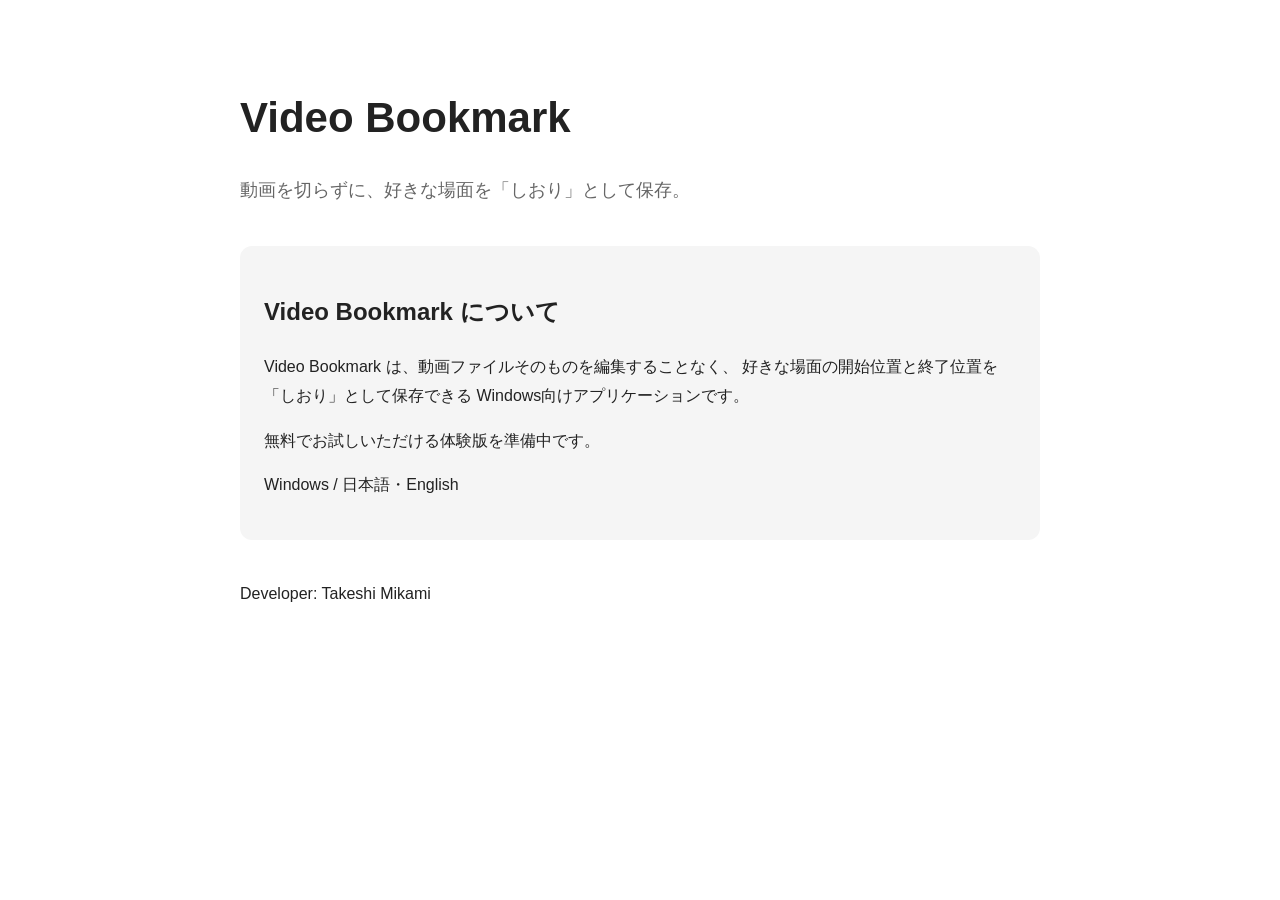
==== index.html @ 6e3c9465 "Update and rename README.md to index.html" ====
<!DOCTYPE html>
<html lang="ja">
<head>
  <meta charset="UTF-8">
  <meta name="viewport" content="width=device-width, initial-scale=1.0">
  <title>Video Bookmark</title>
  <style>
    body {
      font-family: Arial, "Meiryo", sans-serif;
      max-width: 800px;
      margin: 80px auto;
      padding: 0 24px;
      line-height: 1.8;
      color: #222;
    }
    h1 {
      font-size: 42px;
      margin-bottom: 8px;
    }
    .sub {
      color: #666;
      font-size: 18px;
    }
    .box {
      margin-top: 40px;
      padding: 24px;
      background: #f5f5f5;
      border-radius: 12px;
    }
  </style>
</head>

<body>

<h1>Video Bookmark</h1>

<p class="sub">
動画を切らずに、好きな場面を「しおり」として保存。
</p>

<div class="box">
  <h2>Video Bookmark について</h2>

  <p>
    Video Bookmark は、動画ファイルそのものを編集することなく、
    好きな場面の開始位置と終了位置を「しおり」として保存できる
    Windows向けアプリケーションです。
  </p>

  <p>
    無料でお試しいただける体験版を準備中です。
  </p>

  <p>
    Windows / 日本語・English
  </p>
</div>

<p style="margin-top:40px;">
  Developer: Takeshi Mikami
</p>

</body>
</html>
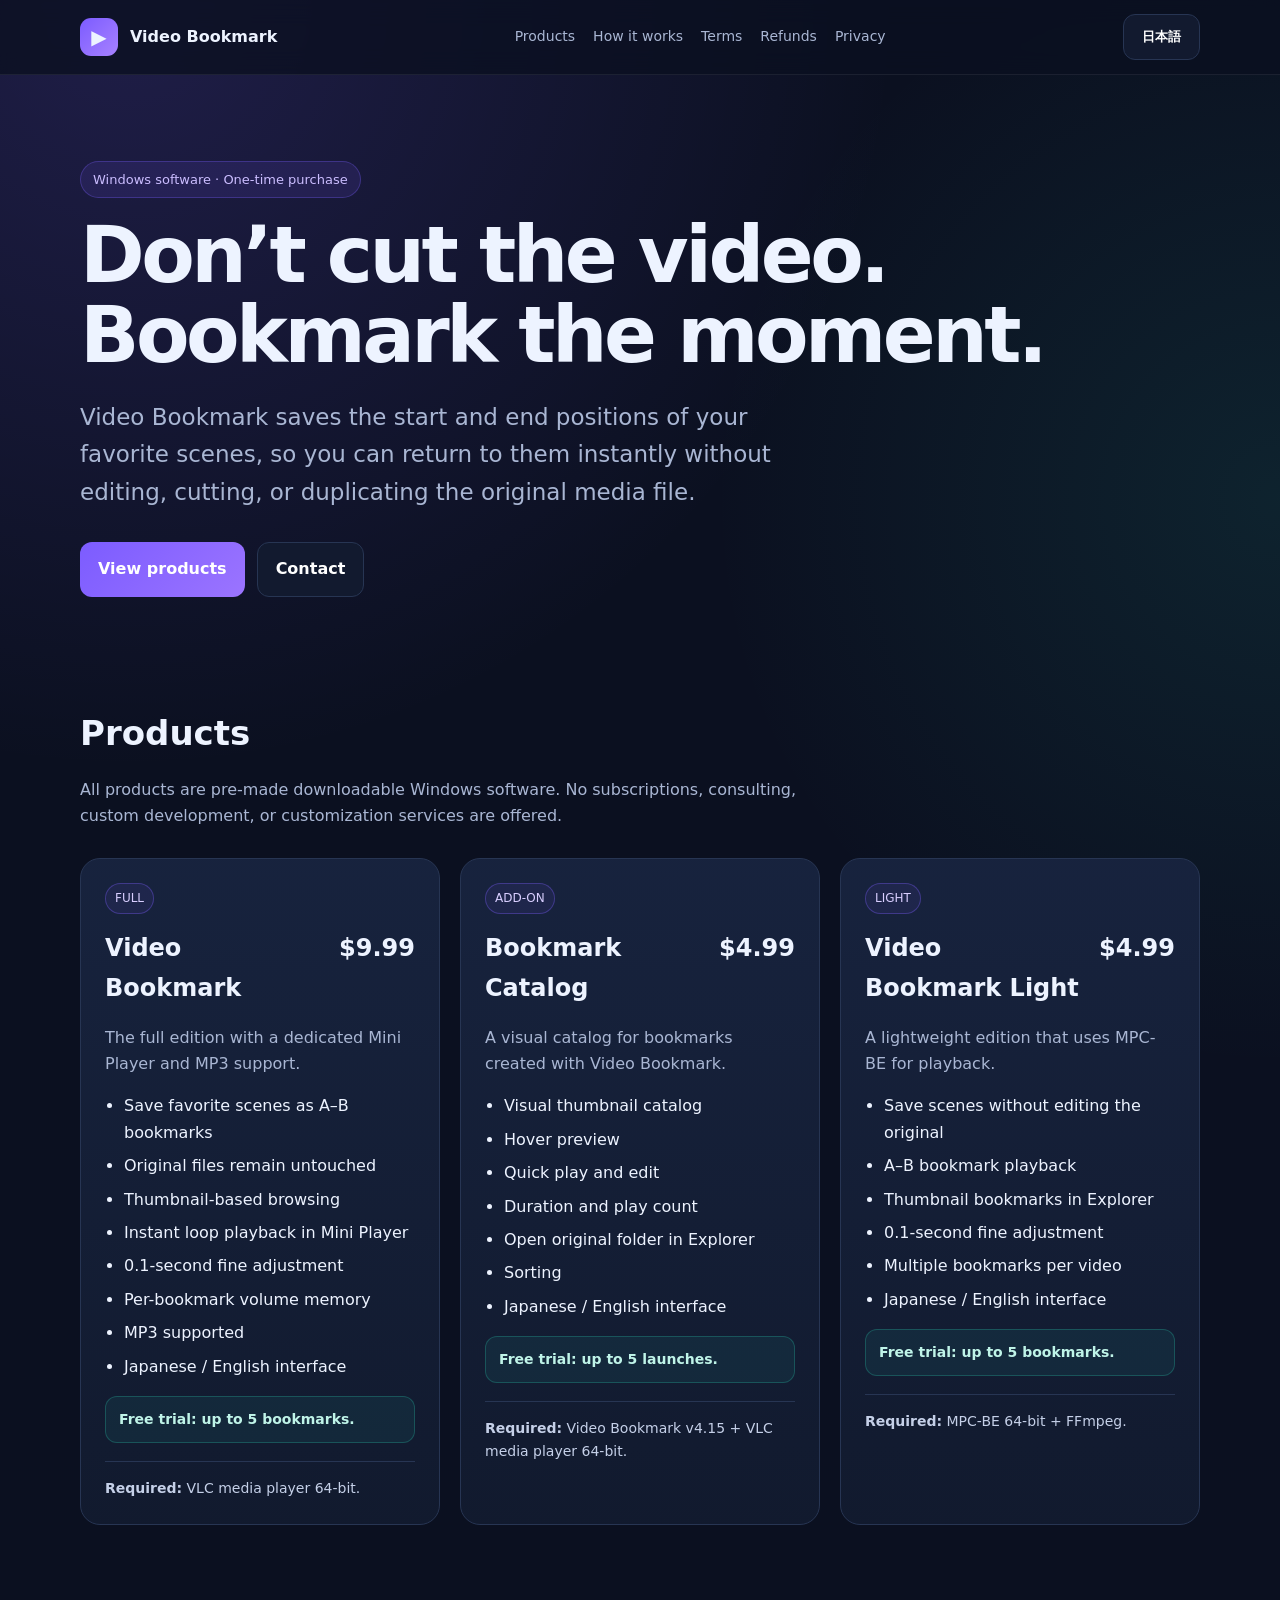
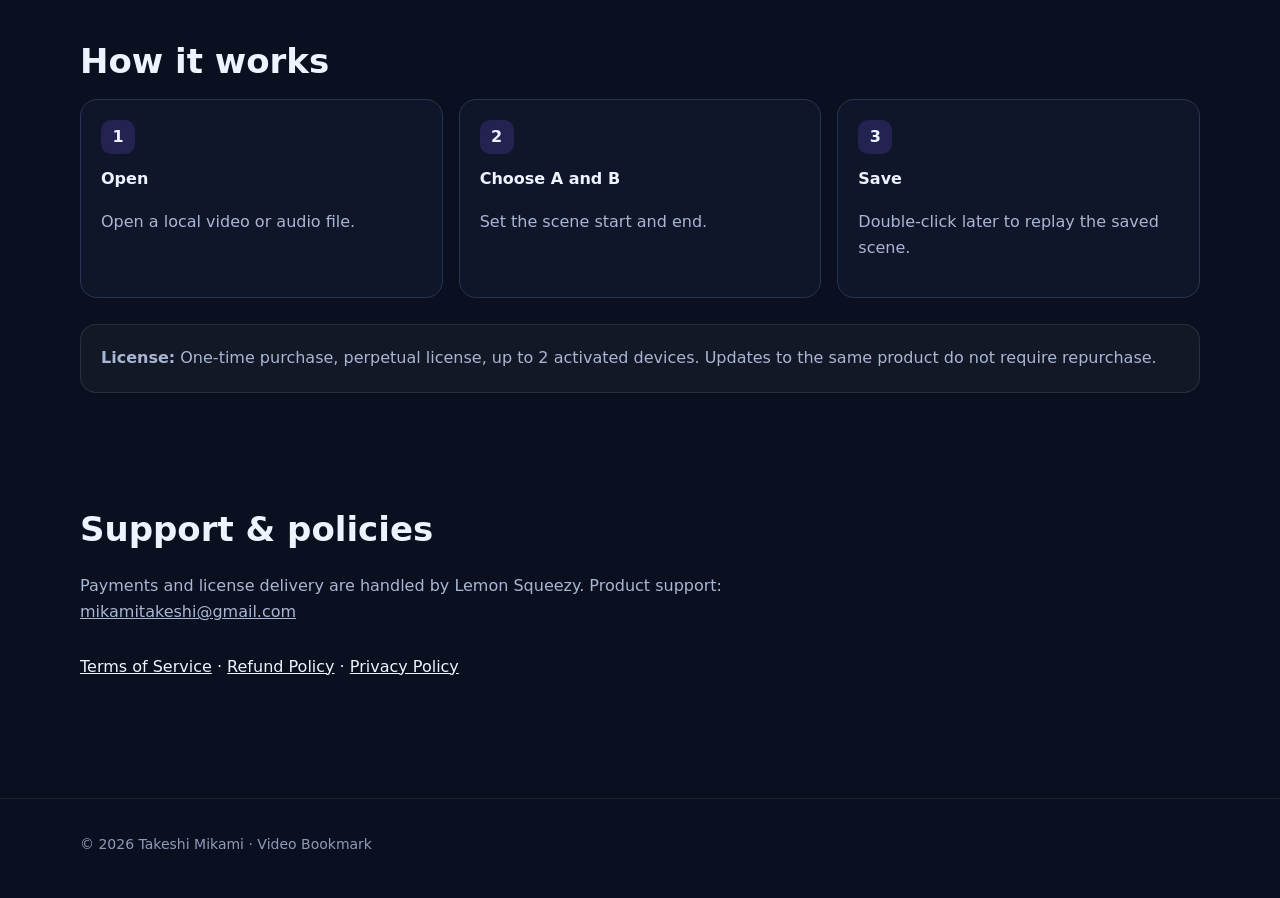
==== commit 19d5e0c4: "Add files via upload" ====
--- a/index.html
+++ b/index.html
@@ -1,64 +1,13 @@
-<!DOCTYPE html>
-<html lang="ja">
-<head>
-  <meta charset="UTF-8">
-  <meta name="viewport" content="width=device-width, initial-scale=1.0">
-  <title>Video Bookmark</title>
-  <style>
-    body {
-      font-family: Arial, "Meiryo", sans-serif;
-      max-width: 800px;
-      margin: 80px auto;
-      padding: 0 24px;
-      line-height: 1.8;
-      color: #222;
-    }
-    h1 {
-      font-size: 42px;
-      margin-bottom: 8px;
-    }
-    .sub {
-      color: #666;
-      font-size: 18px;
-    }
-    .box {
-      margin-top: 40px;
-      padding: 24px;
-      background: #f5f5f5;
-      border-radius: 12px;
-    }
-  </style>
-</head>
-
-<body>
-
-<h1>Video Bookmark</h1>
-
-<p class="sub">
-動画を切らずに、好きな場面を「しおり」として保存。
-</p>
-
-<div class="box">
-  <h2>Video Bookmark について</h2>
-
-  <p>
-    Video Bookmark は、動画ファイルそのものを編集することなく、
-    好きな場面の開始位置と終了位置を「しおり」として保存できる
-    Windows向けアプリケーションです。
-  </p>
-
-  <p>
-    無料でお試しいただける体験版を準備中です。
-  </p>
-
-  <p>
-    Windows / 日本語・English
-  </p>
-</div>
-
-<p style="margin-top:40px;">
-  Developer: Takeshi Mikami
-</p>
-
-</body>
-</html>
+<!doctype html><html lang="en"><head><meta charset="utf-8"><meta name="viewport" content="width=device-width,initial-scale=1"><meta name="description" content="Video Bookmark is Windows software for saving favorite video and audio scenes as reusable bookmarks without editing the original file."><title>Video Bookmark</title><link rel="stylesheet" href="style.css"></head><body>
+<nav><div class="wrap nav-inner"><a class="brand" href="index.html"><span class="logo">▶</span><span>Video Bookmark</span></a><div class="navlinks"><a href="#products">Products</a><a href="#how">How it works</a><a href="terms.html">Terms</a><a href="refund.html">Refunds</a><a href="privacy.html">Privacy</a></div><button class="btn" id="langBtn">日本語</button></div></nav>
+<main><section class="hero"><div class="wrap"><span class="eyebrow en">Windows software · One-time purchase</span><span class="eyebrow jp">Windows用ソフト · 買い切り</span><h1 class="en">Don’t cut the video.<br>Bookmark the moment.</h1><h1 class="jp">動画を切らない。<br>好きな場面を、しおりに。</h1><p class="lead en">Video Bookmark saves the start and end positions of your favorite scenes, so you can return to them instantly without editing, cutting, or duplicating the original media file.</p><p class="lead jp">Video Bookmarkは、元の動画や音声を編集・分割せずに、お気に入りの場面の開始位置と終了位置を「しおり」として保存できるWindowsアプリです。</p><div class="hero-actions"><a class="btn primary" href="#products"><span class="en inline">View products</span><span class="jp inline">製品を見る</span></a><a class="btn" href="mailto:mikamitakeshi@gmail.com">Contact</a></div></div></section>
+<section class="section" id="products"><div class="wrap"><h2 class="en">Products</h2><h2 class="jp">製品</h2><p class="section-intro en">All products are pre-made downloadable Windows software. No subscriptions, consulting, custom development, or customization services are offered.</p><p class="section-intro jp">すべて完成済みのWindows向けダウンロードソフトです。サブスクリプション、コンサルティング、受託開発、個別カスタマイズサービスは行っていません。</p>
+<div class="grid">
+<article class="card"><span class="tag">FULL</span><div class="product-title"><h3>Video Bookmark</h3><div class="price">$9.99</div></div><p class="subtle en">The full edition with a dedicated Mini Player and MP3 support.</p><p class="subtle jp">専用Mini PlayerとMP3対応を備えたフル版。</p><ul class="features en"><li>Save favorite scenes as A–B bookmarks</li><li>Original files remain untouched</li><li>Thumbnail-based browsing</li><li>Instant loop playback in Mini Player</li><li>0.1-second fine adjustment</li><li>Per-bookmark volume memory</li><li>MP3 supported</li><li>Japanese / English interface</li></ul><ul class="features jp"><li>A-B区間をしおり保存</li><li>元動画・音声は変更しません</li><li>サムネイル付きで管理</li><li>Mini Playerで区間リピート</li><li>0.1秒単位で微調整</li><li>しおりごとに音量保存</li><li>MP3対応</li><li>日本語 / English対応</li></ul><div class="trial en">Free trial: up to 5 bookmarks.</div><div class="trial jp">無料試用：しおり5個まで。</div><div class="require en"><strong>Required:</strong> VLC media player 64-bit.</div><div class="require jp"><strong>必要ソフト：</strong> VLC media player 64-bit。</div></article>
+<article class="card"><span class="tag">ADD-ON</span><div class="product-title"><h3>Bookmark Catalog</h3><div class="price">$4.99</div></div><p class="subtle en">A visual catalog for bookmarks created with Video Bookmark.</p><p class="subtle jp">Video Bookmarkで作成したしおりを一覧表示する追加機能。</p><ul class="features en"><li>Visual thumbnail catalog</li><li>Hover preview</li><li>Quick play and edit</li><li>Duration and play count</li><li>Open original folder in Explorer</li><li>Sorting</li><li>Japanese / English interface</li></ul><ul class="features jp"><li>サムネイル付き一覧</li><li>ホバープレビュー</li><li>すぐ再生・編集</li><li>再生時間・回数表示</li><li>元動画フォルダをExplorerで開く</li><li>並べ替え</li><li>日本語 / English対応</li></ul><div class="trial en">Free trial: up to 5 launches.</div><div class="trial jp">無料試用：5回まで起動。</div><div class="require en"><strong>Required:</strong> Video Bookmark v4.15 + VLC media player 64-bit.</div><div class="require jp"><strong>必要ソフト：</strong> Video Bookmark v4.15 + VLC media player 64-bit。</div></article>
+<article class="card"><span class="tag">LIGHT</span><div class="product-title"><h3>Video Bookmark Light</h3><div class="price">$4.99</div></div><p class="subtle en">A lightweight edition that uses MPC-BE for playback.</p><p class="subtle jp">MPC-BEを再生に利用する軽量版。</p><ul class="features en"><li>Save scenes without editing the original</li><li>A–B bookmark playback</li><li>Thumbnail bookmarks in Explorer</li><li>0.1-second fine adjustment</li><li>Multiple bookmarks per video</li><li>Japanese / English interface</li></ul><ul class="features jp"><li>元動画を編集せず場面保存</li><li>A-B区間再生</li><li>Explorerにサムネイル付きしおり</li><li>0.1秒単位で微調整</li><li>同じ動画から複数作成</li><li>日本語 / English対応</li></ul><div class="trial en">Free trial: up to 5 bookmarks.</div><div class="trial jp">無料試用：しおり5個まで。</div><div class="require en"><strong>Required:</strong> MPC-BE 64-bit + FFmpeg.</div><div class="require jp"><strong>必要ソフト：</strong> MPC-BE 64-bit + FFmpeg。</div></article>
+</div></div></section>
+<section class="section" id="how"><div class="wrap"><h2 class="en">How it works</h2><h2 class="jp">使い方</h2><div class="how"><div class="step"><div class="step-num">1</div><strong>Open</strong><p class="subtle">Open a local video or audio file.</p></div><div class="step"><div class="step-num">2</div><strong>Choose A and B</strong><p class="subtle">Set the scene start and end.</p></div><div class="step"><div class="step-num">3</div><strong>Save</strong><p class="subtle">Double-click later to replay the saved scene.</p></div></div><div class="notice en"><strong>License:</strong> One-time purchase, perpetual license, up to 2 activated devices. Updates to the same product do not require repurchase.</div><div class="notice jp"><strong>ライセンス：</strong> 買い切り・期限なし。2台まで認証。同一製品のアップデートで再購入不要。</div></div></section>
+<section class="section"><div class="wrap"><h2>Support & policies</h2><p class="section-intro">Payments and license delivery are handled by Lemon Squeezy. Product support: <a href="mailto:mikamitakeshi@gmail.com">mikamitakeshi@gmail.com</a></p><p><a href="terms.html">Terms of Service</a> · <a href="refund.html">Refund Policy</a> · <a href="privacy.html">Privacy Policy</a></p></div></section></main>
+<footer><div class="wrap">© 2026 Takeshi Mikami · Video Bookmark</div></footer>
+<script>const b=document.getElementById('langBtn');if(localStorage.getItem('vb_lang')==='ja'){document.body.classList.add('show-ja');b.textContent='English'}b.onclick=()=>{document.body.classList.toggle('show-ja');const j=document.body.classList.contains('show-ja');b.textContent=j?'English':'日本語';localStorage.setItem('vb_lang',j?'ja':'en')}</script></body></html>
--- a/style.css
+++ b/style.css
@@ -0,0 +1,13 @@
+
+:root{--bg:#0b1020;--panel:#121a2f;--panel2:#18233f;--text:#edf3ff;--muted:#a9b6d3;--accent:#7c5cff;--accent2:#29c7ac;--line:#273553}
+*{box-sizing:border-box} html{scroll-behavior:smooth} body{margin:0;font-family:Inter,"Segoe UI",system-ui,-apple-system,BlinkMacSystemFont,"Noto Sans JP",sans-serif;background:radial-gradient(circle at 10% 0%,rgba(124,92,255,.18),transparent 28%),radial-gradient(circle at 100% 20%,rgba(41,199,172,.10),transparent 24%),var(--bg);color:var(--text);line-height:1.65}
+a{color:inherit}.wrap{width:min(1120px,calc(100% - 36px));margin:auto}nav{position:sticky;top:0;z-index:20;backdrop-filter:blur(12px);background:rgba(11,16,32,.78);border-bottom:1px solid rgba(255,255,255,.07)}
+.nav-inner{display:flex;align-items:center;justify-content:space-between;padding:14px 0;gap:20px}.brand{display:flex;align-items:center;gap:12px;text-decoration:none;font-weight:800}.logo{width:38px;height:38px;border-radius:11px;display:grid;place-items:center;background:linear-gradient(135deg,var(--accent),#a782ff);font-size:20px}
+.navlinks{display:flex;gap:18px;flex-wrap:wrap}.navlinks a{font-size:14px;color:var(--muted);text-decoration:none}.hero{padding:86px 0 54px}.eyebrow{display:inline-flex;color:#cbbdff;background:rgba(124,92,255,.12);border:1px solid rgba(124,92,255,.30);border-radius:999px;padding:7px 12px;font-size:13px}
+h1{font-size:clamp(42px,7vw,78px);line-height:1.02;margin:18px 0 22px;letter-spacing:-.045em}.lead{max-width:760px;font-size:clamp(18px,2.2vw,23px);color:var(--muted)}.hero-actions{display:flex;gap:12px;flex-wrap:wrap;margin-top:30px}
+.btn{display:inline-flex;align-items:center;justify-content:center;padding:13px 18px;border-radius:12px;text-decoration:none;font-weight:700;border:1px solid var(--line);background:var(--panel);color:white}.btn.primary{background:linear-gradient(135deg,var(--accent),#9b74ff);border:0}
+.section{padding:54px 0}.section h2{font-size:34px;margin:0 0 10px}.section-intro{color:var(--muted);max-width:780px;margin-bottom:28px}.grid{display:grid;grid-template-columns:repeat(3,1fr);gap:20px}.card{background:linear-gradient(180deg,rgba(24,35,63,.96),rgba(18,26,47,.96));border:1px solid var(--line);border-radius:20px;padding:24px}
+.tag{display:inline-block;padding:5px 9px;border-radius:999px;font-size:12px;color:#d8ceff;border:1px solid rgba(124,92,255,.35);background:rgba(124,92,255,.08)}.product-title{display:flex;justify-content:space-between;gap:16px;align-items:flex-start;margin-top:15px}.product-title h3{font-size:24px;margin:0}.price{font-size:24px;font-weight:800;white-space:nowrap}.subtle{color:var(--muted)}.features{padding-left:19px}.features li{margin:7px 0}.require{border-top:1px solid var(--line);padding-top:15px;margin-top:18px;font-size:14px;color:#c5d0e8}.trial{margin-top:14px;padding:11px 13px;border-radius:12px;background:rgba(41,199,172,.08);border:1px solid rgba(41,199,172,.27);color:#bff4e8;font-weight:650;font-size:14px}
+.how{display:grid;grid-template-columns:repeat(3,1fr);gap:16px}.step{padding:20px;border-radius:17px;border:1px solid var(--line);background:rgba(18,26,47,.72)}.step-num{width:34px;height:34px;border-radius:10px;display:grid;place-items:center;background:rgba(124,92,255,.18);font-weight:800;margin-bottom:12px}.notice{margin-top:26px;padding:20px;border-radius:16px;border:1px solid rgba(255,255,255,.10);background:rgba(255,255,255,.035);color:var(--muted)}
+footer{border-top:1px solid rgba(255,255,255,.07);margin-top:48px;padding:34px 0 42px;color:#8e9ab8;font-size:14px}.jp{display:none}body.show-ja .en{display:none}body.show-ja .jp{display:block}.jp.inline{display:none}body.show-ja .jp.inline{display:inline}body.show-ja .en.inline{display:none}.policy{max-width:880px;margin:0 auto;padding:64px 0}.policy h1{font-size:44px}.policy h2{font-size:24px;margin-top:34px}.policy p,.policy li{color:#c5d0e8}.meta{color:#8e9ab8;font-size:14px}
+@media(max-width:900px){.grid,.how{grid-template-columns:1fr}.navlinks{display:none}.hero{padding-top:62px}}
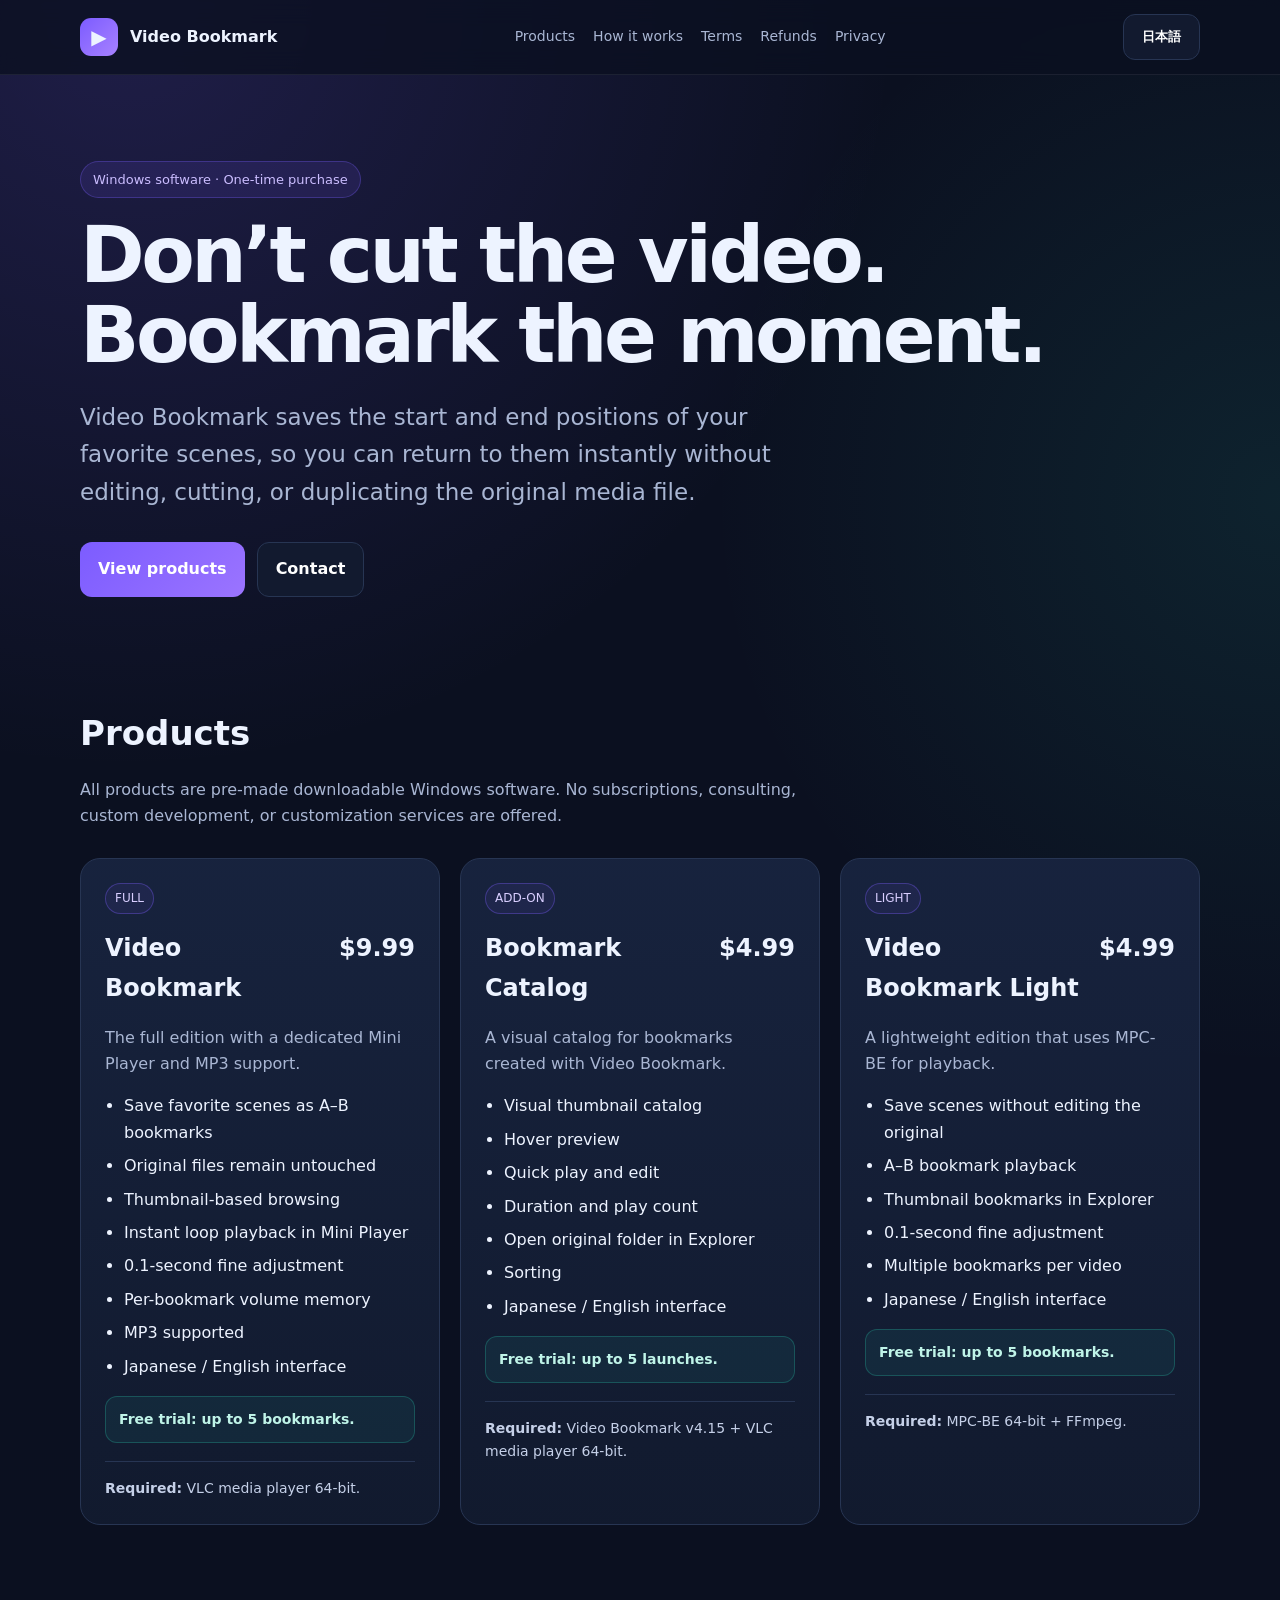
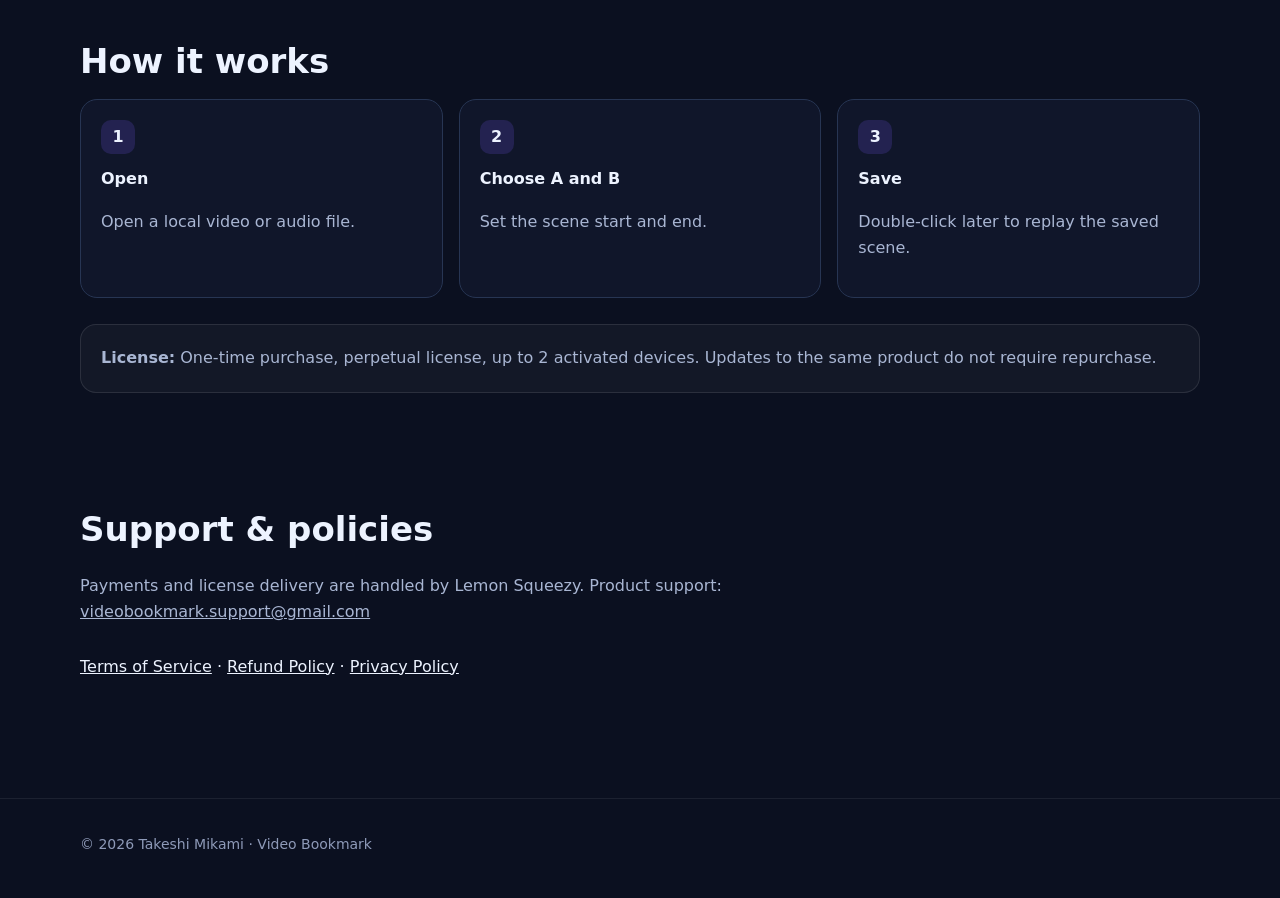
==== commit ad55bb5f: "Add files via upload" ====
--- a/index.html
+++ b/index.html
@@ -1,6 +1,6 @@
 <!doctype html><html lang="en"><head><meta charset="utf-8"><meta name="viewport" content="width=device-width,initial-scale=1"><meta name="description" content="Video Bookmark is Windows software for saving favorite video and audio scenes as reusable bookmarks without editing the original file."><title>Video Bookmark</title><link rel="stylesheet" href="style.css"></head><body>
 <nav><div class="wrap nav-inner"><a class="brand" href="index.html"><span class="logo">▶</span><span>Video Bookmark</span></a><div class="navlinks"><a href="#products">Products</a><a href="#how">How it works</a><a href="terms.html">Terms</a><a href="refund.html">Refunds</a><a href="privacy.html">Privacy</a></div><button class="btn" id="langBtn">日本語</button></div></nav>
-<main><section class="hero"><div class="wrap"><span class="eyebrow en">Windows software · One-time purchase</span><span class="eyebrow jp">Windows用ソフト · 買い切り</span><h1 class="en">Don’t cut the video.<br>Bookmark the moment.</h1><h1 class="jp">動画を切らない。<br>好きな場面を、しおりに。</h1><p class="lead en">Video Bookmark saves the start and end positions of your favorite scenes, so you can return to them instantly without editing, cutting, or duplicating the original media file.</p><p class="lead jp">Video Bookmarkは、元の動画や音声を編集・分割せずに、お気に入りの場面の開始位置と終了位置を「しおり」として保存できるWindowsアプリです。</p><div class="hero-actions"><a class="btn primary" href="#products"><span class="en inline">View products</span><span class="jp inline">製品を見る</span></a><a class="btn" href="mailto:mikamitakeshi@gmail.com">Contact</a></div></div></section>
+<main><section class="hero"><div class="wrap"><span class="eyebrow en">Windows software · One-time purchase</span><span class="eyebrow jp">Windows用ソフト · 買い切り</span><h1 class="en">Don’t cut the video.<br>Bookmark the moment.</h1><h1 class="jp">動画を切らない。<br>好きな場面を、しおりに。</h1><p class="lead en">Video Bookmark saves the start and end positions of your favorite scenes, so you can return to them instantly without editing, cutting, or duplicating the original media file.</p><p class="lead jp">Video Bookmarkは、元の動画や音声を編集・分割せずに、お気に入りの場面の開始位置と終了位置を「しおり」として保存できるWindowsアプリです。</p><div class="hero-actions"><a class="btn primary" href="#products"><span class="en inline">View products</span><span class="jp inline">製品を見る</span></a><a class="btn" href="mailto:videobookmark.support@gmail.com">Contact</a></div></div></section>
 <section class="section" id="products"><div class="wrap"><h2 class="en">Products</h2><h2 class="jp">製品</h2><p class="section-intro en">All products are pre-made downloadable Windows software. No subscriptions, consulting, custom development, or customization services are offered.</p><p class="section-intro jp">すべて完成済みのWindows向けダウンロードソフトです。サブスクリプション、コンサルティング、受託開発、個別カスタマイズサービスは行っていません。</p>
 <div class="grid">
 <article class="card"><span class="tag">FULL</span><div class="product-title"><h3>Video Bookmark</h3><div class="price">$9.99</div></div><p class="subtle en">The full edition with a dedicated Mini Player and MP3 support.</p><p class="subtle jp">専用Mini PlayerとMP3対応を備えたフル版。</p><ul class="features en"><li>Save favorite scenes as A–B bookmarks</li><li>Original files remain untouched</li><li>Thumbnail-based browsing</li><li>Instant loop playback in Mini Player</li><li>0.1-second fine adjustment</li><li>Per-bookmark volume memory</li><li>MP3 supported</li><li>Japanese / English interface</li></ul><ul class="features jp"><li>A-B区間をしおり保存</li><li>元動画・音声は変更しません</li><li>サムネイル付きで管理</li><li>Mini Playerで区間リピート</li><li>0.1秒単位で微調整</li><li>しおりごとに音量保存</li><li>MP3対応</li><li>日本語 / English対応</li></ul><div class="trial en">Free trial: up to 5 bookmarks.</div><div class="trial jp">無料試用：しおり5個まで。</div><div class="require en"><strong>Required:</strong> VLC media player 64-bit.</div><div class="require jp"><strong>必要ソフト：</strong> VLC media player 64-bit。</div></article>
@@ -8,6 +8,6 @@
 <article class="card"><span class="tag">LIGHT</span><div class="product-title"><h3>Video Bookmark Light</h3><div class="price">$4.99</div></div><p class="subtle en">A lightweight edition that uses MPC-BE for playback.</p><p class="subtle jp">MPC-BEを再生に利用する軽量版。</p><ul class="features en"><li>Save scenes without editing the original</li><li>A–B bookmark playback</li><li>Thumbnail bookmarks in Explorer</li><li>0.1-second fine adjustment</li><li>Multiple bookmarks per video</li><li>Japanese / English interface</li></ul><ul class="features jp"><li>元動画を編集せず場面保存</li><li>A-B区間再生</li><li>Explorerにサムネイル付きしおり</li><li>0.1秒単位で微調整</li><li>同じ動画から複数作成</li><li>日本語 / English対応</li></ul><div class="trial en">Free trial: up to 5 bookmarks.</div><div class="trial jp">無料試用：しおり5個まで。</div><div class="require en"><strong>Required:</strong> MPC-BE 64-bit + FFmpeg.</div><div class="require jp"><strong>必要ソフト：</strong> MPC-BE 64-bit + FFmpeg。</div></article>
 </div></div></section>
 <section class="section" id="how"><div class="wrap"><h2 class="en">How it works</h2><h2 class="jp">使い方</h2><div class="how"><div class="step"><div class="step-num">1</div><strong>Open</strong><p class="subtle">Open a local video or audio file.</p></div><div class="step"><div class="step-num">2</div><strong>Choose A and B</strong><p class="subtle">Set the scene start and end.</p></div><div class="step"><div class="step-num">3</div><strong>Save</strong><p class="subtle">Double-click later to replay the saved scene.</p></div></div><div class="notice en"><strong>License:</strong> One-time purchase, perpetual license, up to 2 activated devices. Updates to the same product do not require repurchase.</div><div class="notice jp"><strong>ライセンス：</strong> 買い切り・期限なし。2台まで認証。同一製品のアップデートで再購入不要。</div></div></section>
-<section class="section"><div class="wrap"><h2>Support & policies</h2><p class="section-intro">Payments and license delivery are handled by Lemon Squeezy. Product support: <a href="mailto:mikamitakeshi@gmail.com">mikamitakeshi@gmail.com</a></p><p><a href="terms.html">Terms of Service</a> · <a href="refund.html">Refund Policy</a> · <a href="privacy.html">Privacy Policy</a></p></div></section></main>
+<section class="section"><div class="wrap"><h2>Support & policies</h2><p class="section-intro">Payments and license delivery are handled by Lemon Squeezy. Product support: <a href="mailto:videobookmark.support@gmail.com">videobookmark.support@gmail.com</a></p><p><a href="terms.html">Terms of Service</a> · <a href="refund.html">Refund Policy</a> · <a href="privacy.html">Privacy Policy</a></p></div></section></main>
 <footer><div class="wrap">© 2026 Takeshi Mikami · Video Bookmark</div></footer>
 <script>const b=document.getElementById('langBtn');if(localStorage.getItem('vb_lang')==='ja'){document.body.classList.add('show-ja');b.textContent='English'}b.onclick=()=>{document.body.classList.toggle('show-ja');const j=document.body.classList.contains('show-ja');b.textContent=j?'English':'日本語';localStorage.setItem('vb_lang',j?'ja':'en')}</script></body></html>
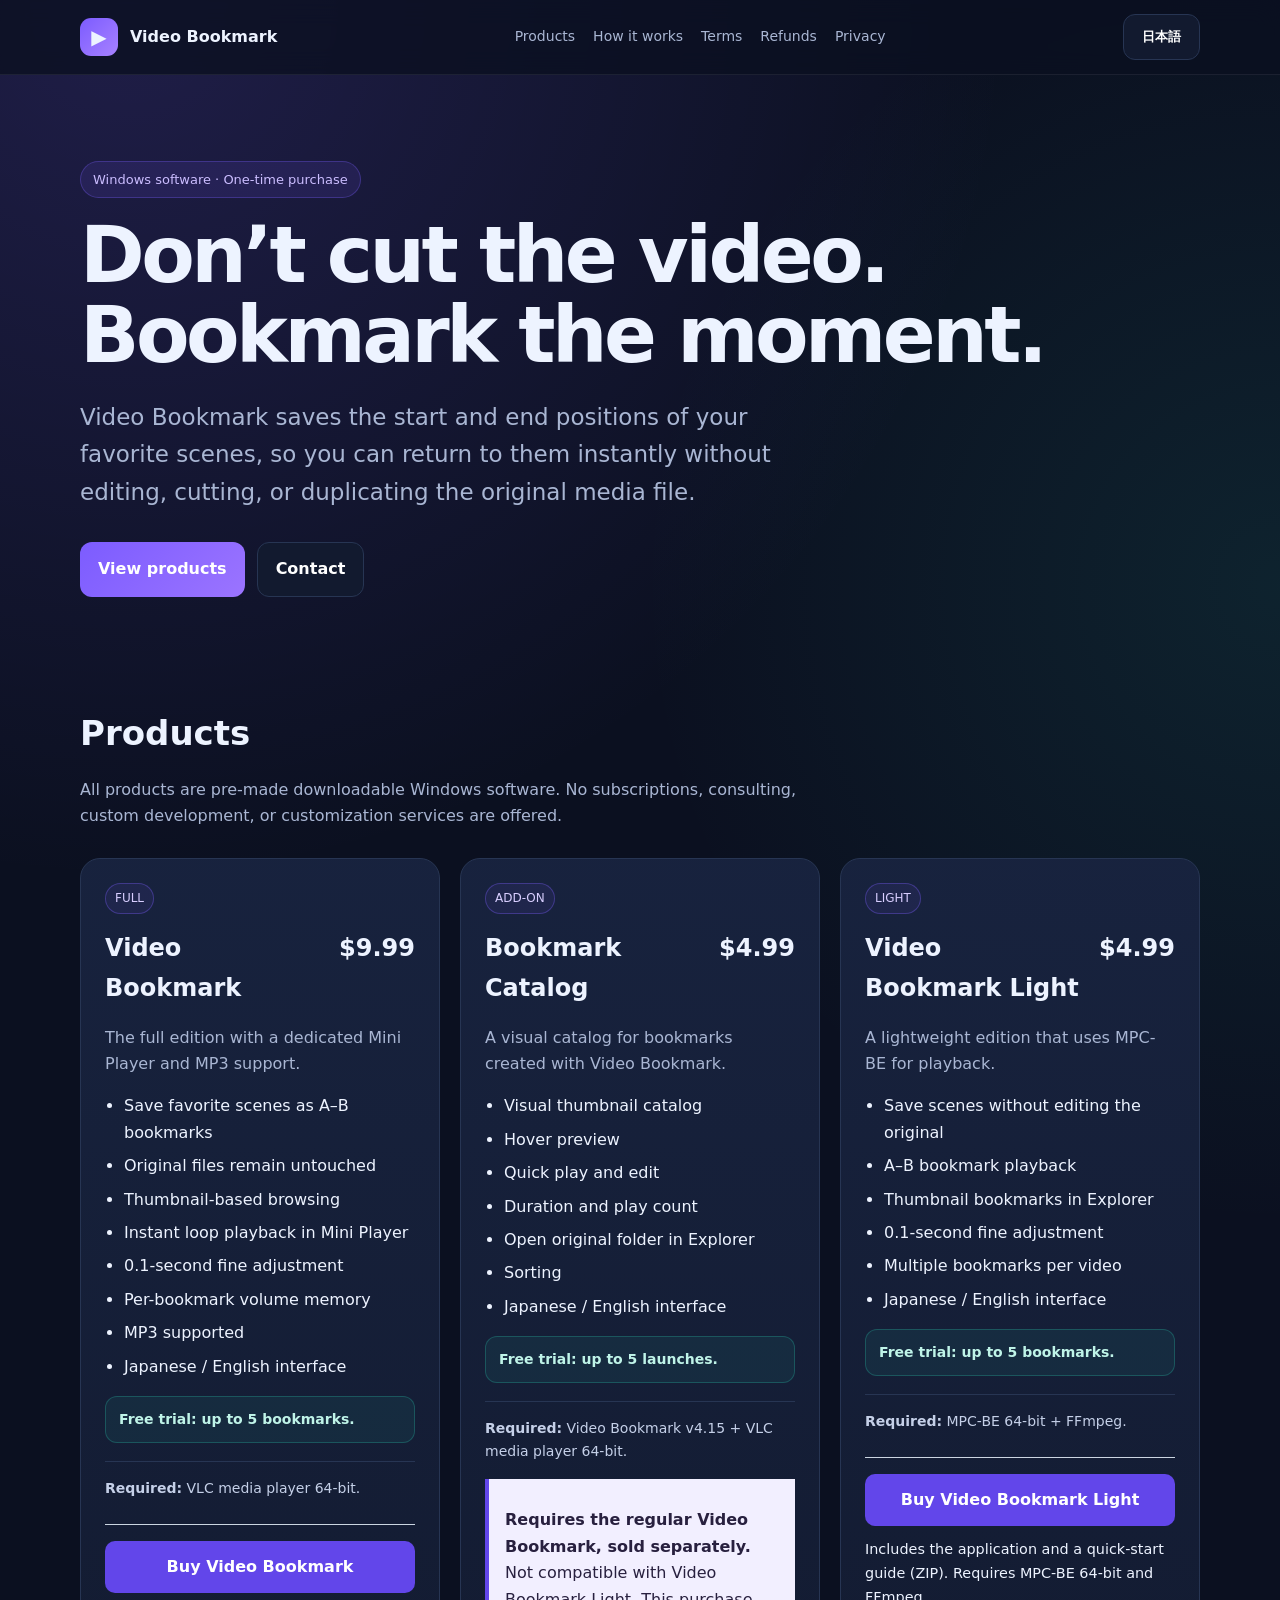
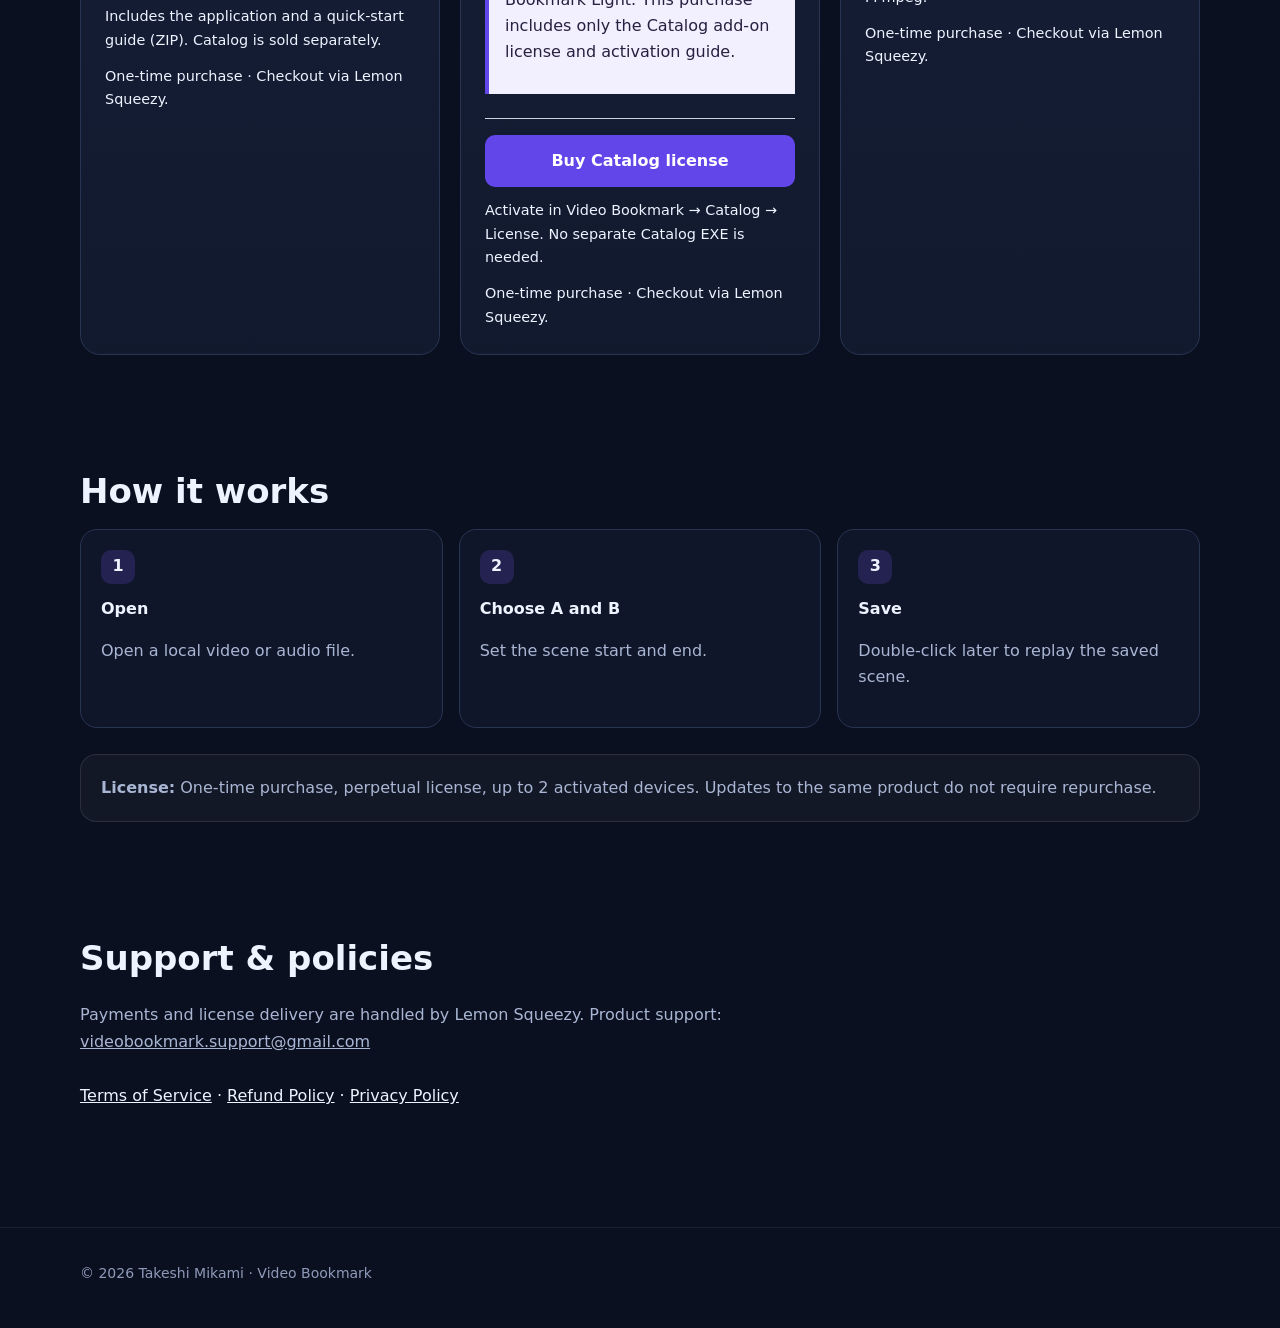
==== commit 270f15f4: "Add files via upload" ====
--- a/index.html
+++ b/index.html
@@ -1,11 +1,30 @@
-<!doctype html><html lang="en"><head><meta charset="utf-8"><meta name="viewport" content="width=device-width,initial-scale=1"><meta name="description" content="Video Bookmark is Windows software for saving favorite video and audio scenes as reusable bookmarks without editing the original file."><title>Video Bookmark</title><link rel="stylesheet" href="style.css"></head><body>
+<!doctype html><html lang="en"><head><meta charset="utf-8"><meta name="viewport" content="width=device-width,initial-scale=1"><meta name="description" content="Video Bookmark is Windows software for saving favorite video and audio scenes as reusable bookmarks without editing the original file."><title>Video Bookmark</title><link rel="stylesheet" href="style.css"><style>
+.purchase-area{margin-top:1.5rem;padding-top:1rem;border-top:1px solid #cbd5e1}
+.purchase-area .purchase-button{display:flex;align-items:center;justify-content:center;min-height:48px;padding:12px 16px;box-sizing:border-box;background:#6246ea;color:#fff;border:2px solid transparent;border-radius:10px;font-weight:700;text-decoration:none;text-align:center;line-height:1.5}
+.purchase-area .purchase-button:hover{background:#4931bf}
+.purchase-area .purchase-button:focus-visible{outline:3px solid #6246ea;outline-offset:4px}
+.purchase-note{font-size:.9rem;line-height:1.65;margin:.75rem 0 0}
+.catalog-requirement{border-left:4px solid #6246ea;padding:.75rem 1rem;margin:1rem 0;background:#f2efff;color:#28203f;line-height:1.65}
+</style></head><body>
 <nav><div class="wrap nav-inner"><a class="brand" href="index.html"><span class="logo">▶</span><span>Video Bookmark</span></a><div class="navlinks"><a href="#products">Products</a><a href="#how">How it works</a><a href="terms.html">Terms</a><a href="refund.html">Refunds</a><a href="privacy.html">Privacy</a></div><button class="btn" id="langBtn">日本語</button></div></nav>
 <main><section class="hero"><div class="wrap"><span class="eyebrow en">Windows software · One-time purchase</span><span class="eyebrow jp">Windows用ソフト · 買い切り</span><h1 class="en">Don’t cut the video.<br>Bookmark the moment.</h1><h1 class="jp">動画を切らない。<br>好きな場面を、しおりに。</h1><p class="lead en">Video Bookmark saves the start and end positions of your favorite scenes, so you can return to them instantly without editing, cutting, or duplicating the original media file.</p><p class="lead jp">Video Bookmarkは、元の動画や音声を編集・分割せずに、お気に入りの場面の開始位置と終了位置を「しおり」として保存できるWindowsアプリです。</p><div class="hero-actions"><a class="btn primary" href="#products"><span class="en inline">View products</span><span class="jp inline">製品を見る</span></a><a class="btn" href="mailto:videobookmark.support@gmail.com">Contact</a></div></div></section>
 <section class="section" id="products"><div class="wrap"><h2 class="en">Products</h2><h2 class="jp">製品</h2><p class="section-intro en">All products are pre-made downloadable Windows software. No subscriptions, consulting, custom development, or customization services are offered.</p><p class="section-intro jp">すべて完成済みのWindows向けダウンロードソフトです。サブスクリプション、コンサルティング、受託開発、個別カスタマイズサービスは行っていません。</p>
 <div class="grid">
-<article class="card"><span class="tag">FULL</span><div class="product-title"><h3>Video Bookmark</h3><div class="price">$9.99</div></div><p class="subtle en">The full edition with a dedicated Mini Player and MP3 support.</p><p class="subtle jp">専用Mini PlayerとMP3対応を備えたフル版。</p><ul class="features en"><li>Save favorite scenes as A–B bookmarks</li><li>Original files remain untouched</li><li>Thumbnail-based browsing</li><li>Instant loop playback in Mini Player</li><li>0.1-second fine adjustment</li><li>Per-bookmark volume memory</li><li>MP3 supported</li><li>Japanese / English interface</li></ul><ul class="features jp"><li>A-B区間をしおり保存</li><li>元動画・音声は変更しません</li><li>サムネイル付きで管理</li><li>Mini Playerで区間リピート</li><li>0.1秒単位で微調整</li><li>しおりごとに音量保存</li><li>MP3対応</li><li>日本語 / English対応</li></ul><div class="trial en">Free trial: up to 5 bookmarks.</div><div class="trial jp">無料試用：しおり5個まで。</div><div class="require en"><strong>Required:</strong> VLC media player 64-bit.</div><div class="require jp"><strong>必要ソフト：</strong> VLC media player 64-bit。</div></article>
-<article class="card"><span class="tag">ADD-ON</span><div class="product-title"><h3>Bookmark Catalog</h3><div class="price">$4.99</div></div><p class="subtle en">A visual catalog for bookmarks created with Video Bookmark.</p><p class="subtle jp">Video Bookmarkで作成したしおりを一覧表示する追加機能。</p><ul class="features en"><li>Visual thumbnail catalog</li><li>Hover preview</li><li>Quick play and edit</li><li>Duration and play count</li><li>Open original folder in Explorer</li><li>Sorting</li><li>Japanese / English interface</li></ul><ul class="features jp"><li>サムネイル付き一覧</li><li>ホバープレビュー</li><li>すぐ再生・編集</li><li>再生時間・回数表示</li><li>元動画フォルダをExplorerで開く</li><li>並べ替え</li><li>日本語 / English対応</li></ul><div class="trial en">Free trial: up to 5 launches.</div><div class="trial jp">無料試用：5回まで起動。</div><div class="require en"><strong>Required:</strong> Video Bookmark v4.15 + VLC media player 64-bit.</div><div class="require jp"><strong>必要ソフト：</strong> Video Bookmark v4.15 + VLC media player 64-bit。</div></article>
-<article class="card"><span class="tag">LIGHT</span><div class="product-title"><h3>Video Bookmark Light</h3><div class="price">$4.99</div></div><p class="subtle en">A lightweight edition that uses MPC-BE for playback.</p><p class="subtle jp">MPC-BEを再生に利用する軽量版。</p><ul class="features en"><li>Save scenes without editing the original</li><li>A–B bookmark playback</li><li>Thumbnail bookmarks in Explorer</li><li>0.1-second fine adjustment</li><li>Multiple bookmarks per video</li><li>Japanese / English interface</li></ul><ul class="features jp"><li>元動画を編集せず場面保存</li><li>A-B区間再生</li><li>Explorerにサムネイル付きしおり</li><li>0.1秒単位で微調整</li><li>同じ動画から複数作成</li><li>日本語 / English対応</li></ul><div class="trial en">Free trial: up to 5 bookmarks.</div><div class="trial jp">無料試用：しおり5個まで。</div><div class="require en"><strong>Required:</strong> MPC-BE 64-bit + FFmpeg.</div><div class="require jp"><strong>必要ソフト：</strong> MPC-BE 64-bit + FFmpeg。</div></article>
+<article class="card"><span class="tag">FULL</span><div class="product-title"><h3>Video Bookmark</h3><div class="price">$9.99</div></div><p class="subtle en">The full edition with a dedicated Mini Player and MP3 support.</p><p class="subtle jp">専用Mini PlayerとMP3対応を備えたフル版。</p><ul class="features en"><li>Save favorite scenes as A–B bookmarks</li><li>Original files remain untouched</li><li>Thumbnail-based browsing</li><li>Instant loop playback in Mini Player</li><li>0.1-second fine adjustment</li><li>Per-bookmark volume memory</li><li>MP3 supported</li><li>Japanese / English interface</li></ul><ul class="features jp"><li>A-B区間をしおり保存</li><li>元動画・音声は変更しません</li><li>サムネイル付きで管理</li><li>Mini Playerで区間リピート</li><li>0.1秒単位で微調整</li><li>しおりごとに音量保存</li><li>MP3対応</li><li>日本語 / English対応</li></ul><div class="trial en">Free trial: up to 5 bookmarks.</div><div class="trial jp">無料試用：しおり5個まで。</div><div class="require en"><strong>Required:</strong> VLC media player 64-bit.</div><div class="require jp"><strong>必要ソフト：</strong> VLC media player 64-bit。</div><div class="purchase-area">
+<a class="purchase-button" href="https://video-bookmark.lemonsqueezy.com/checkout/buy/f7d9d678-e6f3-4a59-a1ad-da4f957c507d"><span class="en inline">Buy Video Bookmark</span><span class="jp inline">Video Bookmarkを購入</span></a>
+<p class="purchase-note en">Includes the application and a quick-start guide (ZIP). Catalog is sold separately.</p><p class="purchase-note jp">本体と使い方をZIPでお届けします。Catalogは別売りです。</p>
+<p class="purchase-note en">One-time purchase · Checkout via Lemon Squeezy.</p><p class="purchase-note jp">買い切り · Lemon Squeezyの購入画面へ進みます。</p>
+</div></article>
+<article class="card"><span class="tag">ADD-ON</span><div class="product-title"><h3>Bookmark Catalog</h3><div class="price">$4.99</div></div><p class="subtle en">A visual catalog for bookmarks created with Video Bookmark.</p><p class="subtle jp">Video Bookmarkで作成したしおりを一覧表示する追加機能。</p><ul class="features en"><li>Visual thumbnail catalog</li><li>Hover preview</li><li>Quick play and edit</li><li>Duration and play count</li><li>Open original folder in Explorer</li><li>Sorting</li><li>Japanese / English interface</li></ul><ul class="features jp"><li>サムネイル付き一覧</li><li>ホバープレビュー</li><li>すぐ再生・編集</li><li>再生時間・回数表示</li><li>元動画フォルダをExplorerで開く</li><li>並べ替え</li><li>日本語 / English対応</li></ul><div class="trial en">Free trial: up to 5 launches.</div><div class="trial jp">無料試用：5回まで起動。</div><div class="require en"><strong>Required:</strong> Video Bookmark v4.15 + VLC media player 64-bit.</div><div class="require jp"><strong>必要ソフト：</strong> Video Bookmark v4.15 + VLC media player 64-bit。</div><div class="catalog-requirement"><p class="en"><strong>Requires the regular Video Bookmark, sold separately.</strong> Not compatible with Video Bookmark Light. This purchase includes only the Catalog add-on license and activation guide.</p><p class="jp"><strong>別売りの通常版Video Bookmarkが必要です。</strong>Light版には対応していません。この商品はCatalogの追加ライセンスと有効化ガイドです。</p></div><div class="purchase-area">
+<a class="purchase-button" href="https://video-bookmark.lemonsqueezy.com/checkout/buy/b29299ca-d60e-421a-8eaa-6bc66346ebae"><span class="en inline">Buy Catalog license</span><span class="jp inline">Catalogのライセンスを購入</span></a>
+<p class="purchase-note en">Activate in Video Bookmark → Catalog → License. No separate Catalog EXE is needed.</p><p class="purchase-note jp">Video Bookmarkの「しおり目次」→「ライセンス」で登録します。Catalog専用exeは不要です。</p>
+<p class="purchase-note en">One-time purchase · Checkout via Lemon Squeezy.</p><p class="purchase-note jp">買い切り · Lemon Squeezyの購入画面へ進みます。</p>
+</div></article>
+<article class="card"><span class="tag">LIGHT</span><div class="product-title"><h3>Video Bookmark Light</h3><div class="price">$4.99</div></div><p class="subtle en">A lightweight edition that uses MPC-BE for playback.</p><p class="subtle jp">MPC-BEを再生に利用する軽量版。</p><ul class="features en"><li>Save scenes without editing the original</li><li>A–B bookmark playback</li><li>Thumbnail bookmarks in Explorer</li><li>0.1-second fine adjustment</li><li>Multiple bookmarks per video</li><li>Japanese / English interface</li></ul><ul class="features jp"><li>元動画を編集せず場面保存</li><li>A-B区間再生</li><li>Explorerにサムネイル付きしおり</li><li>0.1秒単位で微調整</li><li>同じ動画から複数作成</li><li>日本語 / English対応</li></ul><div class="trial en">Free trial: up to 5 bookmarks.</div><div class="trial jp">無料試用：しおり5個まで。</div><div class="require en"><strong>Required:</strong> MPC-BE 64-bit + FFmpeg.</div><div class="require jp"><strong>必要ソフト：</strong> MPC-BE 64-bit + FFmpeg。</div><div class="purchase-area">
+<a class="purchase-button" href="https://video-bookmark.lemonsqueezy.com/checkout/buy/a19eaf6b-3b03-49e3-81c7-155b2d0e871f"><span class="en inline">Buy Video Bookmark Light</span><span class="jp inline">Video Bookmark Lightを購入</span></a>
+<p class="purchase-note en">Includes the application and a quick-start guide (ZIP). Requires MPC-BE 64-bit and FFmpeg.</p><p class="purchase-note jp">本体と使い方をZIPでお届けします。別途MPC-BE 64-bitとFFmpegが必要です。</p>
+<p class="purchase-note en">One-time purchase · Checkout via Lemon Squeezy.</p><p class="purchase-note jp">買い切り · Lemon Squeezyの購入画面へ進みます。</p>
+</div></article>
 </div></div></section>
 <section class="section" id="how"><div class="wrap"><h2 class="en">How it works</h2><h2 class="jp">使い方</h2><div class="how"><div class="step"><div class="step-num">1</div><strong>Open</strong><p class="subtle">Open a local video or audio file.</p></div><div class="step"><div class="step-num">2</div><strong>Choose A and B</strong><p class="subtle">Set the scene start and end.</p></div><div class="step"><div class="step-num">3</div><strong>Save</strong><p class="subtle">Double-click later to replay the saved scene.</p></div></div><div class="notice en"><strong>License:</strong> One-time purchase, perpetual license, up to 2 activated devices. Updates to the same product do not require repurchase.</div><div class="notice jp"><strong>ライセンス：</strong> 買い切り・期限なし。2台まで認証。同一製品のアップデートで再購入不要。</div></div></section>
 <section class="section"><div class="wrap"><h2>Support & policies</h2><p class="section-intro">Payments and license delivery are handled by Lemon Squeezy. Product support: <a href="mailto:videobookmark.support@gmail.com">videobookmark.support@gmail.com</a></p><p><a href="terms.html">Terms of Service</a> · <a href="refund.html">Refund Policy</a> · <a href="privacy.html">Privacy Policy</a></p></div></section></main>
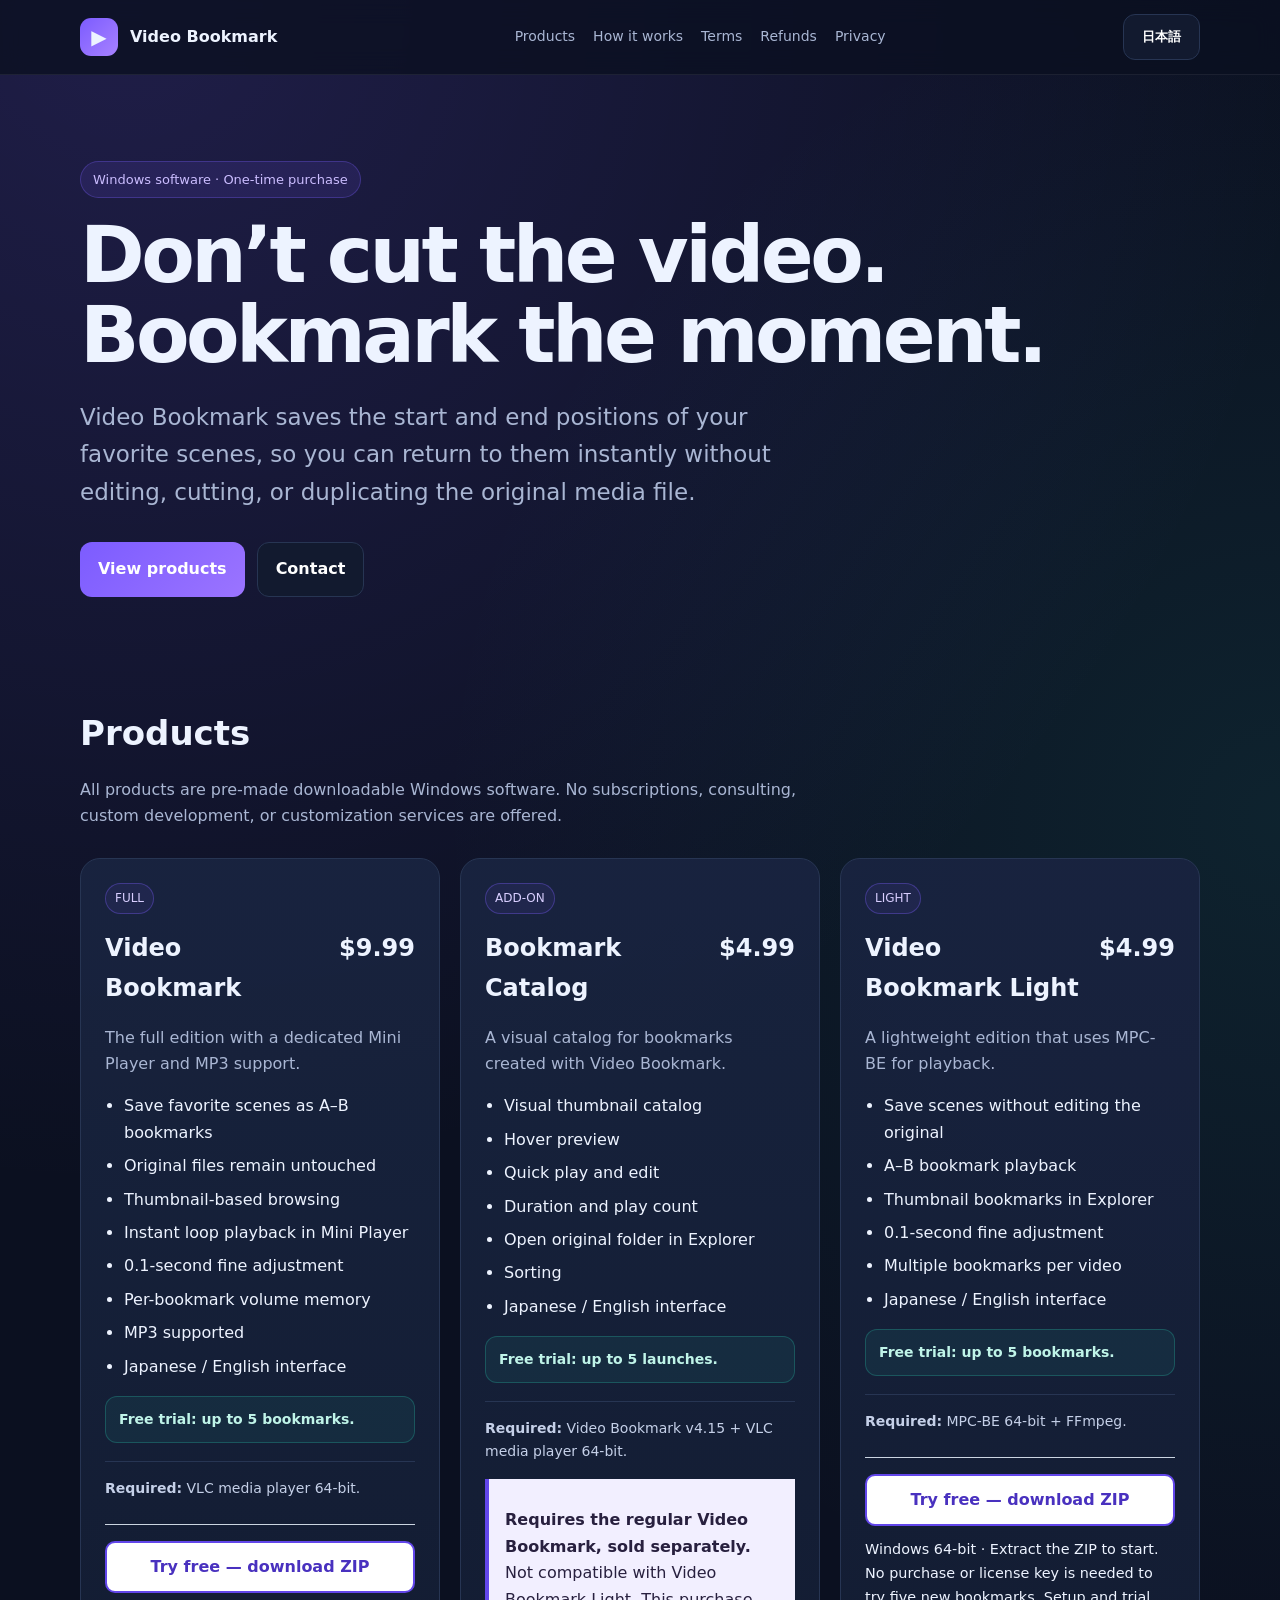
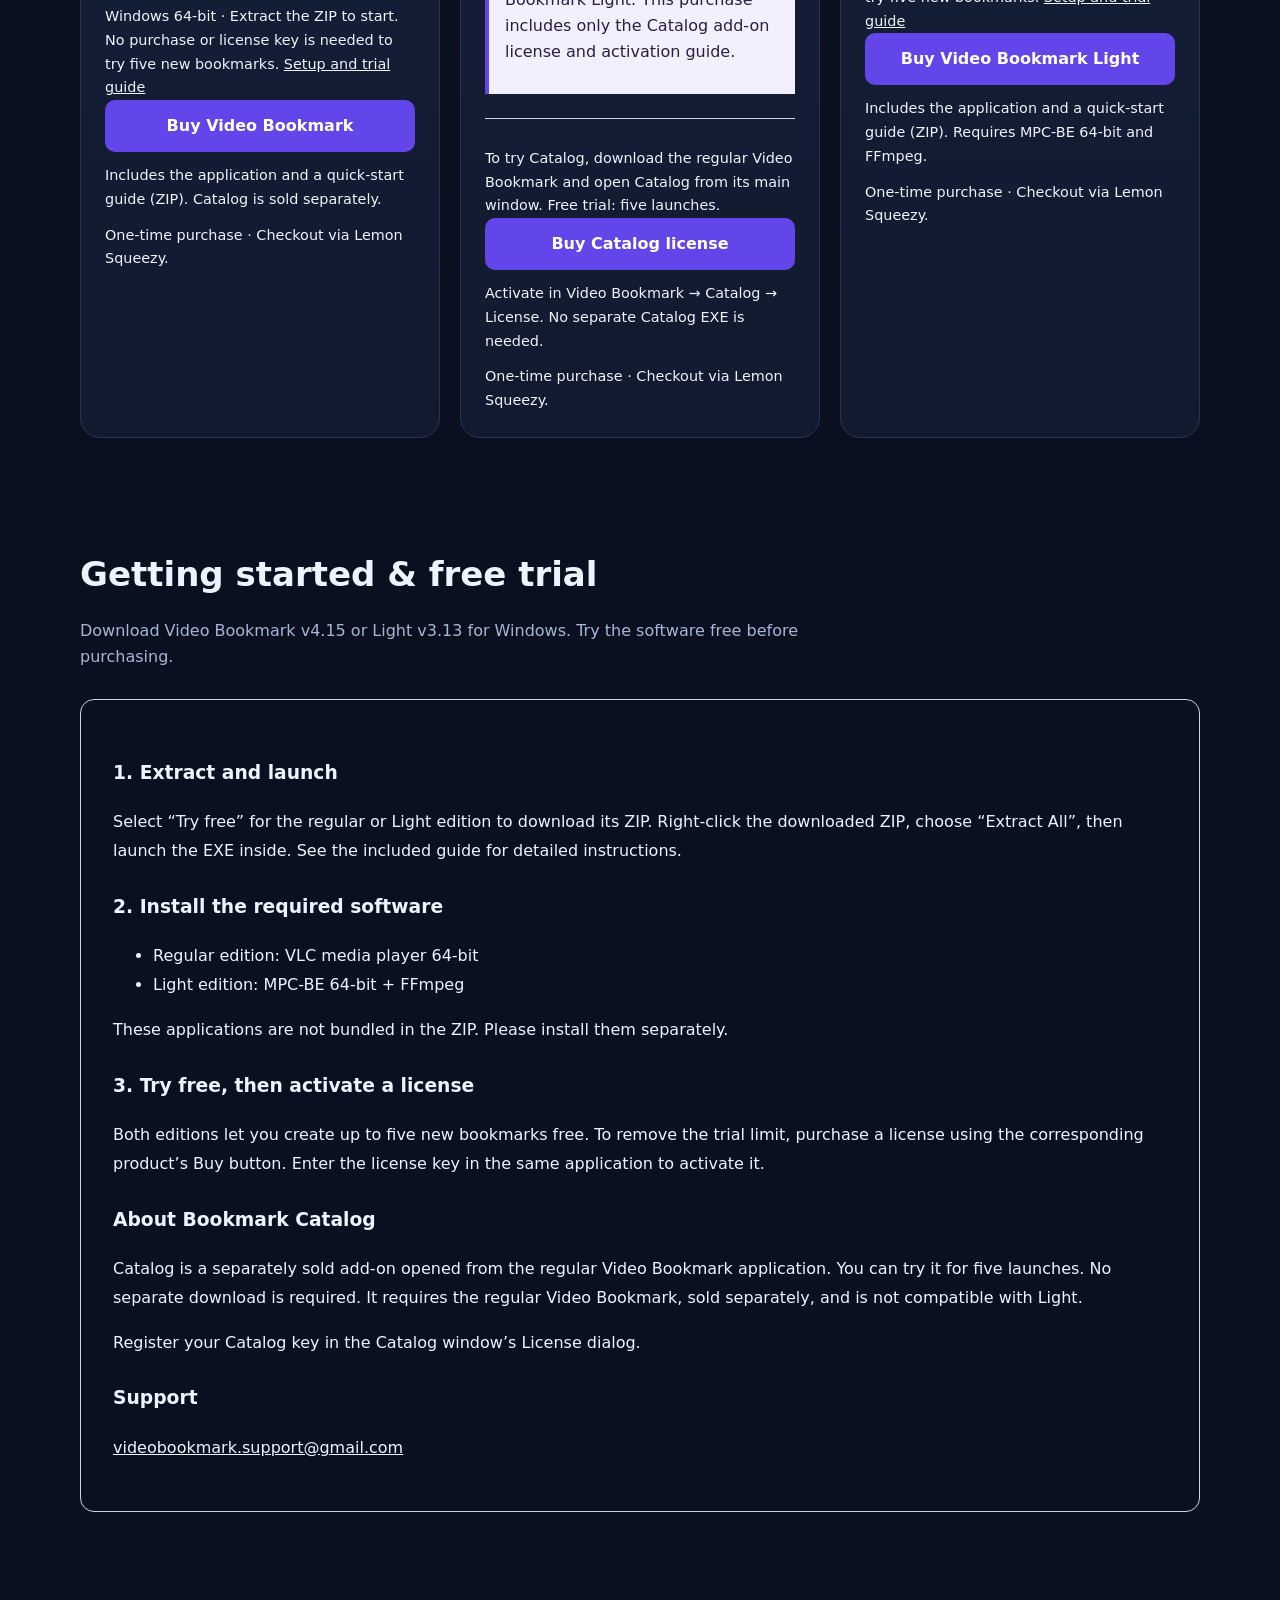
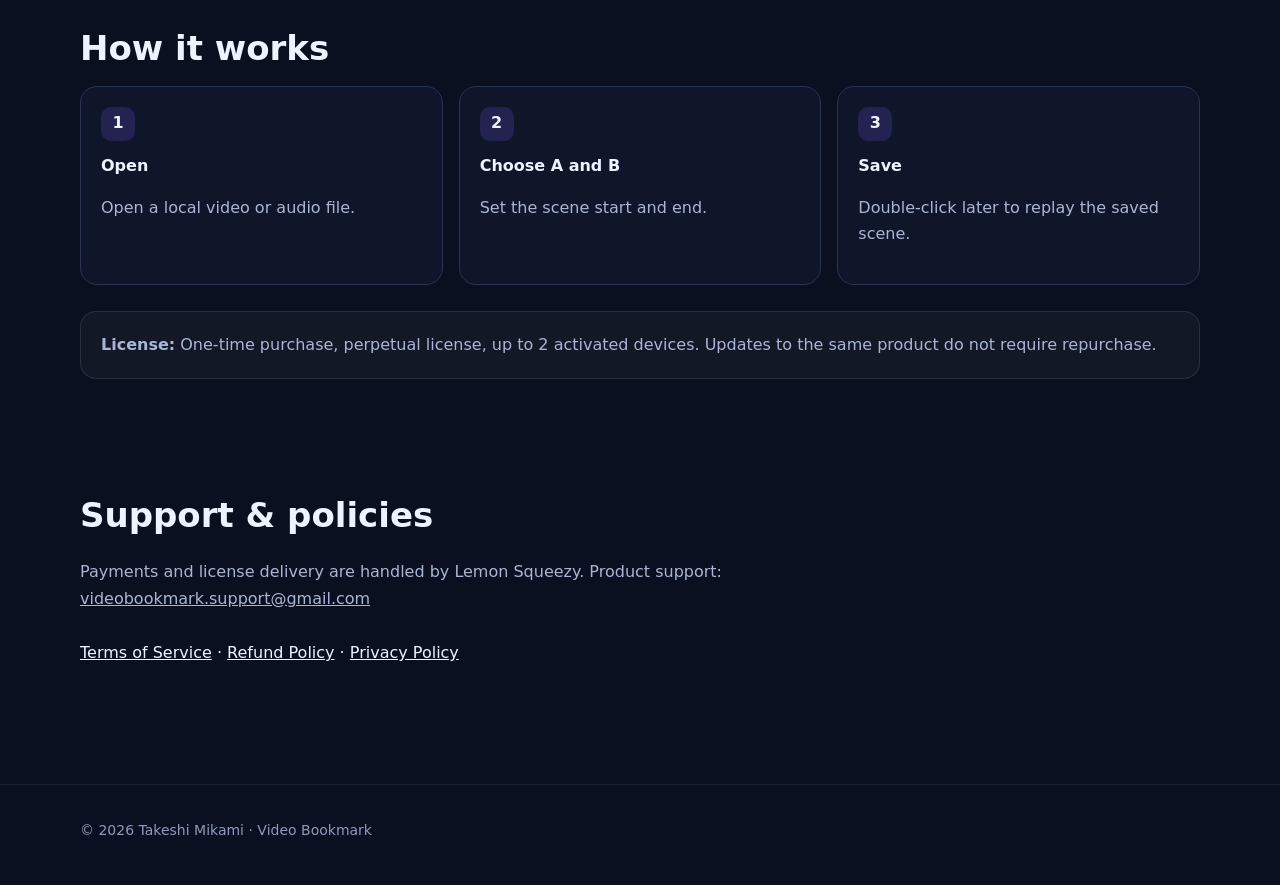
==== commit b2bc19cd: "Add files via upload" ====
--- a/index.html
+++ b/index.html
@@ -5,27 +5,66 @@
 .purchase-area .purchase-button:focus-visible{outline:3px solid #6246ea;outline-offset:4px}
 .purchase-note{font-size:.9rem;line-height:1.65;margin:.75rem 0 0}
 .catalog-requirement{border-left:4px solid #6246ea;padding:.75rem 1rem;margin:1rem 0;background:#f2efff;color:#28203f;line-height:1.65}
+
+.purchase-area .trial-button{display:flex;align-items:center;justify-content:center;min-height:48px;padding:12px 16px;box-sizing:border-box;background:#fff;color:#4931bf;border:2px solid #6246ea;border-radius:10px;font-weight:700;text-decoration:none;text-align:center;line-height:1.5;margin-bottom:12px}
+.purchase-area .trial-button:hover{background:#f2efff}
+.purchase-area .trial-button:focus-visible{outline:3px solid #6246ea;outline-offset:4px}
+.download-file{overflow-wrap:anywhere}
+
+.download-guide-panel{border:1px solid #cbd5e1;border-radius:14px;padding:clamp(16px,4vw,32px);line-height:1.8;overflow-wrap:anywhere}
+.download-guide-panel h3{margin-top:1.5rem}
+#download-guide{scroll-margin-top:90px}
 </style></head><body>
 <nav><div class="wrap nav-inner"><a class="brand" href="index.html"><span class="logo">▶</span><span>Video Bookmark</span></a><div class="navlinks"><a href="#products">Products</a><a href="#how">How it works</a><a href="terms.html">Terms</a><a href="refund.html">Refunds</a><a href="privacy.html">Privacy</a></div><button class="btn" id="langBtn">日本語</button></div></nav>
 <main><section class="hero"><div class="wrap"><span class="eyebrow en">Windows software · One-time purchase</span><span class="eyebrow jp">Windows用ソフト · 買い切り</span><h1 class="en">Don’t cut the video.<br>Bookmark the moment.</h1><h1 class="jp">動画を切らない。<br>好きな場面を、しおりに。</h1><p class="lead en">Video Bookmark saves the start and end positions of your favorite scenes, so you can return to them instantly without editing, cutting, or duplicating the original media file.</p><p class="lead jp">Video Bookmarkは、元の動画や音声を編集・分割せずに、お気に入りの場面の開始位置と終了位置を「しおり」として保存できるWindowsアプリです。</p><div class="hero-actions"><a class="btn primary" href="#products"><span class="en inline">View products</span><span class="jp inline">製品を見る</span></a><a class="btn" href="mailto:videobookmark.support@gmail.com">Contact</a></div></div></section>
 <section class="section" id="products"><div class="wrap"><h2 class="en">Products</h2><h2 class="jp">製品</h2><p class="section-intro en">All products are pre-made downloadable Windows software. No subscriptions, consulting, custom development, or customization services are offered.</p><p class="section-intro jp">すべて完成済みのWindows向けダウンロードソフトです。サブスクリプション、コンサルティング、受託開発、個別カスタマイズサービスは行っていません。</p>
 <div class="grid">
 <article class="card"><span class="tag">FULL</span><div class="product-title"><h3>Video Bookmark</h3><div class="price">$9.99</div></div><p class="subtle en">The full edition with a dedicated Mini Player and MP3 support.</p><p class="subtle jp">専用Mini PlayerとMP3対応を備えたフル版。</p><ul class="features en"><li>Save favorite scenes as A–B bookmarks</li><li>Original files remain untouched</li><li>Thumbnail-based browsing</li><li>Instant loop playback in Mini Player</li><li>0.1-second fine adjustment</li><li>Per-bookmark volume memory</li><li>MP3 supported</li><li>Japanese / English interface</li></ul><ul class="features jp"><li>A-B区間をしおり保存</li><li>元動画・音声は変更しません</li><li>サムネイル付きで管理</li><li>Mini Playerで区間リピート</li><li>0.1秒単位で微調整</li><li>しおりごとに音量保存</li><li>MP3対応</li><li>日本語 / English対応</li></ul><div class="trial en">Free trial: up to 5 bookmarks.</div><div class="trial jp">無料試用：しおり5個まで。</div><div class="require en"><strong>Required:</strong> VLC media player 64-bit.</div><div class="require jp"><strong>必要ソフト：</strong> VLC media player 64-bit。</div><div class="purchase-area">
+<a class="trial-button" href="https://github.com/Mikami-kun/video-bookmark/releases/download/release-2026-09-21/Video_Bookmark_v4.15_Windows.zip"><span class="en inline">Try free — download ZIP</span><span class="jp inline">無料で試す — ZIPをダウンロード</span></a>
+<p class="purchase-note en">Windows 64-bit · Extract the ZIP to start. No purchase or license key is needed to try five new bookmarks. <a href="#download-guide">Setup and trial guide</a></p>
+<p class="purchase-note jp">Windows 64-bit用。ZIPをすべて展開して起動してください。購入・キー登録なしで、新しいしおりを5件まで作成できます。<a href="#download-guide">導入・無料試用の案内</a></p>
+
 <a class="purchase-button" href="https://video-bookmark.lemonsqueezy.com/checkout/buy/f7d9d678-e6f3-4a59-a1ad-da4f957c507d"><span class="en inline">Buy Video Bookmark</span><span class="jp inline">Video Bookmarkを購入</span></a>
 <p class="purchase-note en">Includes the application and a quick-start guide (ZIP). Catalog is sold separately.</p><p class="purchase-note jp">本体と使い方をZIPでお届けします。Catalogは別売りです。</p>
 <p class="purchase-note en">One-time purchase · Checkout via Lemon Squeezy.</p><p class="purchase-note jp">買い切り · Lemon Squeezyの購入画面へ進みます。</p>
 </div></article>
-<article class="card"><span class="tag">ADD-ON</span><div class="product-title"><h3>Bookmark Catalog</h3><div class="price">$4.99</div></div><p class="subtle en">A visual catalog for bookmarks created with Video Bookmark.</p><p class="subtle jp">Video Bookmarkで作成したしおりを一覧表示する追加機能。</p><ul class="features en"><li>Visual thumbnail catalog</li><li>Hover preview</li><li>Quick play and edit</li><li>Duration and play count</li><li>Open original folder in Explorer</li><li>Sorting</li><li>Japanese / English interface</li></ul><ul class="features jp"><li>サムネイル付き一覧</li><li>ホバープレビュー</li><li>すぐ再生・編集</li><li>再生時間・回数表示</li><li>元動画フォルダをExplorerで開く</li><li>並べ替え</li><li>日本語 / English対応</li></ul><div class="trial en">Free trial: up to 5 launches.</div><div class="trial jp">無料試用：5回まで起動。</div><div class="require en"><strong>Required:</strong> Video Bookmark v4.15 + VLC media player 64-bit.</div><div class="require jp"><strong>必要ソフト：</strong> Video Bookmark v4.15 + VLC media player 64-bit。</div><div class="catalog-requirement"><p class="en"><strong>Requires the regular Video Bookmark, sold separately.</strong> Not compatible with Video Bookmark Light. This purchase includes only the Catalog add-on license and activation guide.</p><p class="jp"><strong>別売りの通常版Video Bookmarkが必要です。</strong>Light版には対応していません。この商品はCatalogの追加ライセンスと有効化ガイドです。</p></div><div class="purchase-area">
+<article class="card"><span class="tag">ADD-ON</span><div class="product-title"><h3>Bookmark Catalog</h3><div class="price">$4.99</div></div><p class="subtle en">A visual catalog for bookmarks created with Video Bookmark.</p><p class="subtle jp">Video Bookmarkで作成したしおりを一覧表示する追加機能。</p><ul class="features en"><li>Visual thumbnail catalog</li><li>Hover preview</li><li>Quick play and edit</li><li>Duration and play count</li><li>Open original folder in Explorer</li><li>Sorting</li><li>Japanese / English interface</li></ul><ul class="features jp"><li>サムネイル付き一覧</li><li>ホバープレビュー</li><li>すぐ再生・編集</li><li>再生時間・回数表示</li><li>元動画フォルダをExplorerで開く</li><li>並べ替え</li><li>日本語 / English対応</li></ul><div class="trial en">Free trial: up to 5 launches.</div><div class="trial jp">無料試用：5回まで起動。</div><div class="require en"><strong>Required:</strong> Video Bookmark v4.15 + VLC media player 64-bit.</div><div class="require jp"><strong>必要ソフト：</strong> Video Bookmark v4.15 + VLC media player 64-bit。</div><div class="catalog-requirement"><p class="en"><strong>Requires the regular Video Bookmark, sold separately.</strong> Not compatible with Video Bookmark Light. This purchase includes only the Catalog add-on license and activation guide.</p><p class="jp"><strong>別売りの通常版Video Bookmarkが必要です。</strong>Light版には対応していません。この商品はCatalogの追加ライセンスと有効化ガイドです。</p></div><div class="purchase-area"><p class="purchase-note en">To try Catalog, download the regular Video Bookmark and open Catalog from its main window. Free trial: five launches.</p><p class="purchase-note jp">試用するには通常版をダウンロードし、メイン画面の「しおり目次」を開いてください。5回まで無料で起動できます。</p>
 <a class="purchase-button" href="https://video-bookmark.lemonsqueezy.com/checkout/buy/b29299ca-d60e-421a-8eaa-6bc66346ebae"><span class="en inline">Buy Catalog license</span><span class="jp inline">Catalogのライセンスを購入</span></a>
 <p class="purchase-note en">Activate in Video Bookmark → Catalog → License. No separate Catalog EXE is needed.</p><p class="purchase-note jp">Video Bookmarkの「しおり目次」→「ライセンス」で登録します。Catalog専用exeは不要です。</p>
 <p class="purchase-note en">One-time purchase · Checkout via Lemon Squeezy.</p><p class="purchase-note jp">買い切り · Lemon Squeezyの購入画面へ進みます。</p>
 </div></article>
 <article class="card"><span class="tag">LIGHT</span><div class="product-title"><h3>Video Bookmark Light</h3><div class="price">$4.99</div></div><p class="subtle en">A lightweight edition that uses MPC-BE for playback.</p><p class="subtle jp">MPC-BEを再生に利用する軽量版。</p><ul class="features en"><li>Save scenes without editing the original</li><li>A–B bookmark playback</li><li>Thumbnail bookmarks in Explorer</li><li>0.1-second fine adjustment</li><li>Multiple bookmarks per video</li><li>Japanese / English interface</li></ul><ul class="features jp"><li>元動画を編集せず場面保存</li><li>A-B区間再生</li><li>Explorerにサムネイル付きしおり</li><li>0.1秒単位で微調整</li><li>同じ動画から複数作成</li><li>日本語 / English対応</li></ul><div class="trial en">Free trial: up to 5 bookmarks.</div><div class="trial jp">無料試用：しおり5個まで。</div><div class="require en"><strong>Required:</strong> MPC-BE 64-bit + FFmpeg.</div><div class="require jp"><strong>必要ソフト：</strong> MPC-BE 64-bit + FFmpeg。</div><div class="purchase-area">
+<a class="trial-button" href="https://github.com/Mikami-kun/video-bookmark/releases/download/release-2026-09-21/Video_Bookmark_Light_v3.13_Windows.zip"><span class="en inline">Try free — download ZIP</span><span class="jp inline">無料で試す — ZIPをダウンロード</span></a>
+<p class="purchase-note en">Windows 64-bit · Extract the ZIP to start. No purchase or license key is needed to try five new bookmarks. <a href="#download-guide">Setup and trial guide</a></p>
+<p class="purchase-note jp">Windows 64-bit用。ZIPをすべて展開して起動してください。購入・キー登録なしで、新しいしおりを5件まで作成できます。<a href="#download-guide">導入・無料試用の案内</a></p>
+
 <a class="purchase-button" href="https://video-bookmark.lemonsqueezy.com/checkout/buy/a19eaf6b-3b03-49e3-81c7-155b2d0e871f"><span class="en inline">Buy Video Bookmark Light</span><span class="jp inline">Video Bookmark Lightを購入</span></a>
 <p class="purchase-note en">Includes the application and a quick-start guide (ZIP). Requires MPC-BE 64-bit and FFmpeg.</p><p class="purchase-note jp">本体と使い方をZIPでお届けします。別途MPC-BE 64-bitとFFmpegが必要です。</p>
 <p class="purchase-note en">One-time purchase · Checkout via Lemon Squeezy.</p><p class="purchase-note jp">買い切り · Lemon Squeezyの購入画面へ進みます。</p>
 </div></article>
 </div></div></section>
+<section class="section" id="download-guide"><div class="wrap">
+<h2 class="jp">ダウンロード後の使い方・無料試用について</h2><h2 class="en">Getting started &amp; free trial</h2>
+<p class="section-intro jp">Video Bookmark v4.15 / Light v3.13 のWindows向けダウンロードです。購入前に無料でお試しいただけます。</p>
+<p class="section-intro en">Download Video Bookmark v4.15 or Light v3.13 for Windows. Try the software free before purchasing.</p>
+<div class="download-guide-panel">
+<h3 class="jp">1. ZIPを展開して起動</h3><h3 class="en">1. Extract and launch</h3>
+<p class="jp">通常版またはLight版の「無料で試す」を押すと、ZIPをダウンロードできます。保存したZIPを右クリックして「すべて展開」を選び、中のexeを起動してください。詳しい使い方は同梱の説明書をご覧ください。</p>
+<p class="en">Select “Try free” for the regular or Light edition to download its ZIP. Right-click the downloaded ZIP, choose “Extract All”, then launch the EXE inside. See the included guide for detailed instructions.</p>
+<h3 class="jp">2. 必要なソフトを準備</h3><h3 class="en">2. Install the required software</h3>
+<ul class="jp"><li>通常版：VLC media player 64-bit</li><li>Light版：MPC-BE 64-bit ＋ FFmpeg</li></ul>
+<ul class="en"><li>Regular edition: VLC media player 64-bit</li><li>Light edition: MPC-BE 64-bit + FFmpeg</li></ul>
+<p class="jp">これらのソフトは配布ZIPに含まれていません。別途インストールしてください。</p><p class="en">These applications are not bundled in the ZIP. Please install them separately.</p>
+<h3 class="jp">3. 無料で試して、気に入ったらライセンス登録</h3><h3 class="en">3. Try free, then activate a license</h3>
+<p class="jp">通常版・Light版とも、新しいしおりを5件まで無料で作成できます。制限を解除するには、該当製品の「購入」ボタンからライセンスをご購入ください。購入後は同じアプリにライセンスキーを登録して利用できます。</p>
+<p class="en">Both editions let you create up to five new bookmarks free. To remove the trial limit, purchase a license using the corresponding product’s Buy button. Enter the license key in the same application to activate it.</p>
+<h3 class="jp">Bookmark Catalogについて</h3><h3 class="en">About Bookmark Catalog</h3>
+<p class="jp">Catalogは、通常版の「しおり目次」から利用する別売りの追加機能です。無料で5回まで起動できます。専用のダウンロードは不要です。通常版Video Bookmarkが別途必要で、Light版には対応していません。</p>
+<p class="en">Catalog is a separately sold add-on opened from the regular Video Bookmark application. You can try it for five launches. No separate download is required. It requires the regular Video Bookmark, sold separately, and is not compatible with Light.</p>
+<p class="jp">購入したCatalogのキーは、目次側の「ライセンス」から登録してください。</p><p class="en">Register your Catalog key in the Catalog window’s License dialog.</p>
+<h3 class="jp">お問い合わせ</h3><h3 class="en">Support</h3>
+<p><a href="mailto:videobookmark.support@gmail.com">videobookmark.support@gmail.com</a></p>
+</div></div></section>
 <section class="section" id="how"><div class="wrap"><h2 class="en">How it works</h2><h2 class="jp">使い方</h2><div class="how"><div class="step"><div class="step-num">1</div><strong>Open</strong><p class="subtle">Open a local video or audio file.</p></div><div class="step"><div class="step-num">2</div><strong>Choose A and B</strong><p class="subtle">Set the scene start and end.</p></div><div class="step"><div class="step-num">3</div><strong>Save</strong><p class="subtle">Double-click later to replay the saved scene.</p></div></div><div class="notice en"><strong>License:</strong> One-time purchase, perpetual license, up to 2 activated devices. Updates to the same product do not require repurchase.</div><div class="notice jp"><strong>ライセンス：</strong> 買い切り・期限なし。2台まで認証。同一製品のアップデートで再購入不要。</div></div></section>
 <section class="section"><div class="wrap"><h2>Support & policies</h2><p class="section-intro">Payments and license delivery are handled by Lemon Squeezy. Product support: <a href="mailto:videobookmark.support@gmail.com">videobookmark.support@gmail.com</a></p><p><a href="terms.html">Terms of Service</a> · <a href="refund.html">Refund Policy</a> · <a href="privacy.html">Privacy Policy</a></p></div></section></main>
 <footer><div class="wrap">© 2026 Takeshi Mikami · Video Bookmark</div></footer>
